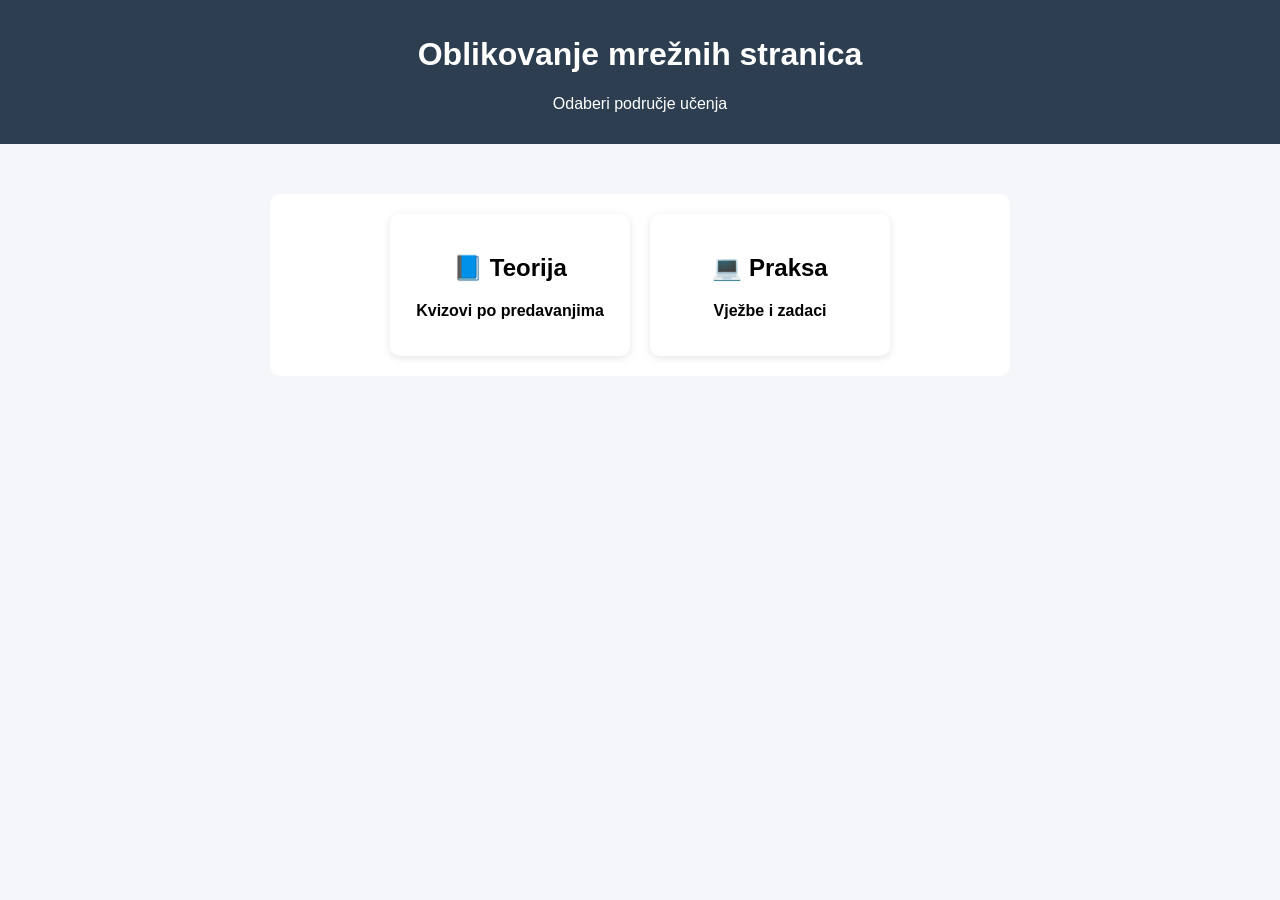
==== index.html @ 8fff21be "Prva verzija - teorija" ====
<!DOCTYPE html>
<html lang="hr">
<head>
  <meta charset="UTF-8">
  <title>Oblikovanje mrežnih stranica</title>
  <link rel="stylesheet" href="css/style.css">
</head>
<body>

<header>
  <h1>Oblikovanje mrežnih stranica</h1>
  <p>Odaberi područje učenja</p>
</header>

<main class="menu">

  <a href="teorija/izbor_predavanja.html" class="card">
    <h2>📘 Teorija</h2>
    <p>Kvizovi po predavanjima</p>
  </a>

  <a href="praksa/praksa.html" class="card">
    <h2>💻 Praksa</h2>
    <p>Vježbe i zadaci</p>
  </a>

</main>

</body>
</html>
---- css/style.css ----
body {
  font-family: Arial, sans-serif;
  background: #f4f6f9;
  margin: 0;
  padding: 0;
}

header {
  background: #2c3e50;
  color: white;
  padding: 15px;
  text-align: center;
}

main {
  max-width: 700px;
  margin: 30px auto;
  background: white;
  padding: 20px;
  border-radius: 10px;
}

#quiz h2 {
  margin-bottom: 10px;
}

button {
  margin-top: 15px;
  padding: 10px 15px;
  background: #3498db;
  color: white;
  border: none;
  cursor: pointer;
  border-radius: 5px;
}

button:hover {
  background: #2980b9;
}

label {
  display: block;
  margin: 5px 0;
}

.menu {
  display: flex;
  justify-content: center;
  gap: 20px;
  margin-top: 50px;
}

.card {
  display: block;
  width: 200px;
  padding: 20px;
  background: white;
  text-align: center;
  border-radius: 10px;
  text-decoration: none;
  color: black;
  box-shadow: 0 2px 8px rgba(0,0,0,0.1);
    transition: 0.2s;
  font-weight: bold;
}

.card:hover {
  transform: scale(1.05);
}

input[type="text"] {
  width: 100%;
  max-width: 500px;
  padding: 8px;
  margin-top: 5px;
  border: 1px solid #ccc;
  border-radius: 5px;
}

img {
  max-width: 100%;
  margin: 15px 0;
  border-radius: 5px;
}

.result-box {
  background: white;
  padding: 20px;
  border-radius: 10px;
  margin-bottom: 20px;
}

.correct {
  color: green;
  font-weight: bold;
}

.incorrect {
  color: red;
  font-weight: bold;
}

a {
  color: #3498db;
  text-decoration: none;
}

a:hover {
  text-decoration: underline;
}
.result-box {
  background: white;
  padding: 20px;
  border-radius: 10px;
  margin-bottom: 20px;
  box-shadow: 0 2px 8px rgba(0,0,0,0.1);
}

.question-review {
  padding: 15px 0;
}

.question-review:last-child {
  border-bottom: none;
}

.correct {
  color: green;
  font-weight: bold;
}

.incorrect {
  color: red;
  font-weight: bold;
}

#result h2 {
  text-align: center;
  font-size: 2rem;
  color: #2c3e50;
}
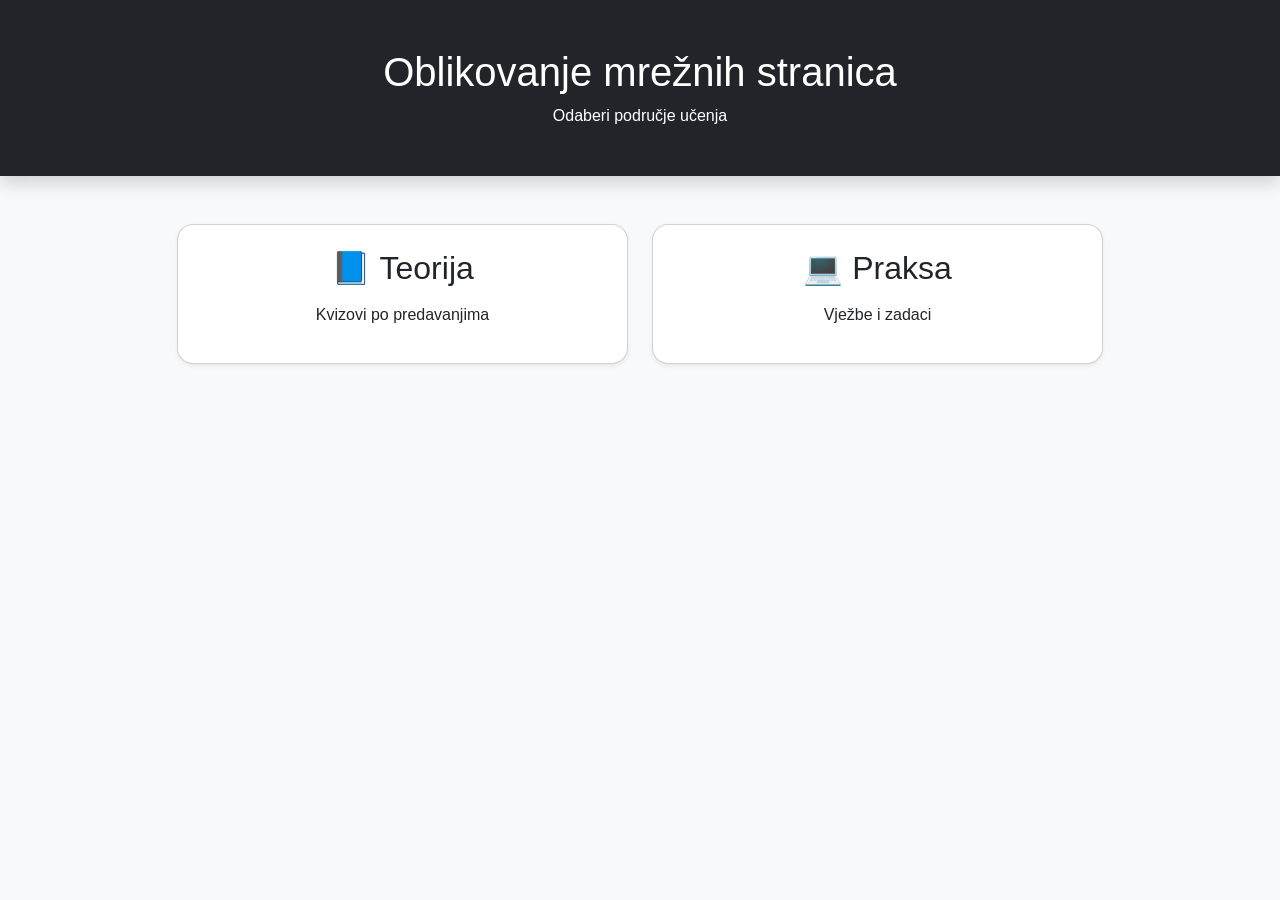
==== commit d4bfc6b3: "Dodana predavanja, početak dizajna" ====
--- a/index.html
+++ b/index.html
@@ -3,28 +3,49 @@
 <head>
   <meta charset="UTF-8">
   <title>Oblikovanje mrežnih stranica</title>
+
+  <link href="https://cdn.jsdelivr.net/npm/bootstrap@5.3.3/dist/css/bootstrap.min.css" rel="stylesheet">
   <link rel="stylesheet" href="css/style.css">
 </head>
-<body>
 
-<header>
-  <h1>Oblikovanje mrežnih stranica</h1>
-  <p>Odaberi područje učenja</p>
+<body class="bg-light">
+
+<header class="bg-dark text-white text-center p-5 shadow">
+  <h1 class="mb-2">Oblikovanje mrežnih stranica</h1>
+  <p class="m-0">Odaberi područje učenja</p>
 </header>
 
-<main class="menu">
+<main class="container py-5">
 
-  <a href="teorija/izbor_predavanja.html" class="card">
-    <h2>📘 Teorija</h2>
-    <p>Kvizovi po predavanjima</p>
-  </a>
+  <div class="row justify-content-center g-4">
 
-  <a href="praksa/praksa.html" class="card">
-    <h2>💻 Praksa</h2>
-    <p>Vježbe i zadaci</p>
-  </a>
+    <!-- TEORIJA -->
+    <div class="col-md-5">
+      <a href="teorija/izbor_predavanja.html"
+         class="card text-decoration-none text-dark shadow-sm h-100 p-4 text-center btn-option">
+
+        <h2 class="mb-3">📘 Teorija</h2>
+        <p class="mb-0">Kvizovi po predavanjima</p>
+
+      </a>
+    </div>
+
+    <!-- PRAKSA -->
+    <div class="col-md-5">
+      <a href="praksa/praksa.html"
+         class="card text-decoration-none text-dark shadow-sm h-100 p-4 text-center btn-option">
+
+        <h2 class="mb-3">💻 Praksa</h2>
+        <p class="mb-0">Vježbe i zadaci</p>
+
+      </a>
+    </div>
+
+  </div>
 
 </main>
 
+<script src="https://cdn.jsdelivr.net/npm/bootstrap@5.3.3/dist/js/bootstrap.bundle.min.js"></script>
+
 </body>
 </html>
--- a/css/style.css
+++ b/css/style.css
@@ -1,141 +1,41 @@
 body {
   font-family: Arial, sans-serif;
-  background: #f4f6f9;
-  margin: 0;
-  padding: 0;
+  background-color: #f8f9fa;
 }
 
-header {
-  background: #2c3e50;
-  color: white;
-  padding: 15px;
-  text-align: center;
+/* kartice / kviz container */
+.card {
+  border-radius: 16px;
 }
 
-main {
-  max-width: 700px;
-  margin: 30px auto;
-  background: white;
-  padding: 20px;
-  border-radius: 10px;
+.btn-option {
+  text-align: left;
+  transition: 0.2s ease;
+  margin-bottom: 12px; /* razmak između odgovora */
 }
 
-#quiz h2 {
-  margin-bottom: 10px;
+/* dodatni razmak unutar kviza */
+#quiz button {
+  margin-bottom: 12px;
+  margin-top:20px;
 }
 
-button {
-  margin-top: 15px;
-  padding: 10px 15px;
-  background: #3498db;
-  color: white;
-  border: none;
-  cursor: pointer;
-  border-radius: 5px;
+.btn-option:hover {
+  transform: scale(1.02);
 }
 
-button:hover {
-  background: #2980b9;
+/* točan / netočan odgovor */
+.correct {
+  background-color: #28a745 !important;
+  color: white !important;
 }
 
-label {
-  display: block;
-  margin: 5px 0;
+.wrong {
+  background-color: #dc3545 !important;
+  color: white !important;
 }
 
-.menu {
-  display: flex;
-  justify-content: center;
-  gap: 20px;
-  margin-top: 50px;
-}
-
-.card {
-  display: block;
-  width: 200px;
-  padding: 20px;
-  background: white;
-  text-align: center;
-  border-radius: 10px;
+/* menu linkovi */
+.menu a {
   text-decoration: none;
-  color: black;
-  box-shadow: 0 2px 8px rgba(0,0,0,0.1);
-    transition: 0.2s;
-  font-weight: bold;
-}
-
-.card:hover {
-  transform: scale(1.05);
-}
-
-input[type="text"] {
-  width: 100%;
-  max-width: 500px;
-  padding: 8px;
-  margin-top: 5px;
-  border: 1px solid #ccc;
-  border-radius: 5px;
-}
-
-img {
-  max-width: 100%;
-  margin: 15px 0;
-  border-radius: 5px;
-}
-
-.result-box {
-  background: white;
-  padding: 20px;
-  border-radius: 10px;
-  margin-bottom: 20px;
-}
-
-.correct {
-  color: green;
-  font-weight: bold;
-}
-
-.incorrect {
-  color: red;
-  font-weight: bold;
-}
-
-a {
-  color: #3498db;
-  text-decoration: none;
-}
-
-a:hover {
-  text-decoration: underline;
-}
-.result-box {
-  background: white;
-  padding: 20px;
-  border-radius: 10px;
-  margin-bottom: 20px;
-  box-shadow: 0 2px 8px rgba(0,0,0,0.1);
-}
-
-.question-review {
-  padding: 15px 0;
-}
-
-.question-review:last-child {
-  border-bottom: none;
-}
-
-.correct {
-  color: green;
-  font-weight: bold;
-}
-
-.incorrect {
-  color: red;
-  font-weight: bold;
-}
-
-#result h2 {
-  text-align: center;
-  font-size: 2rem;
-  color: #2c3e50;
 }
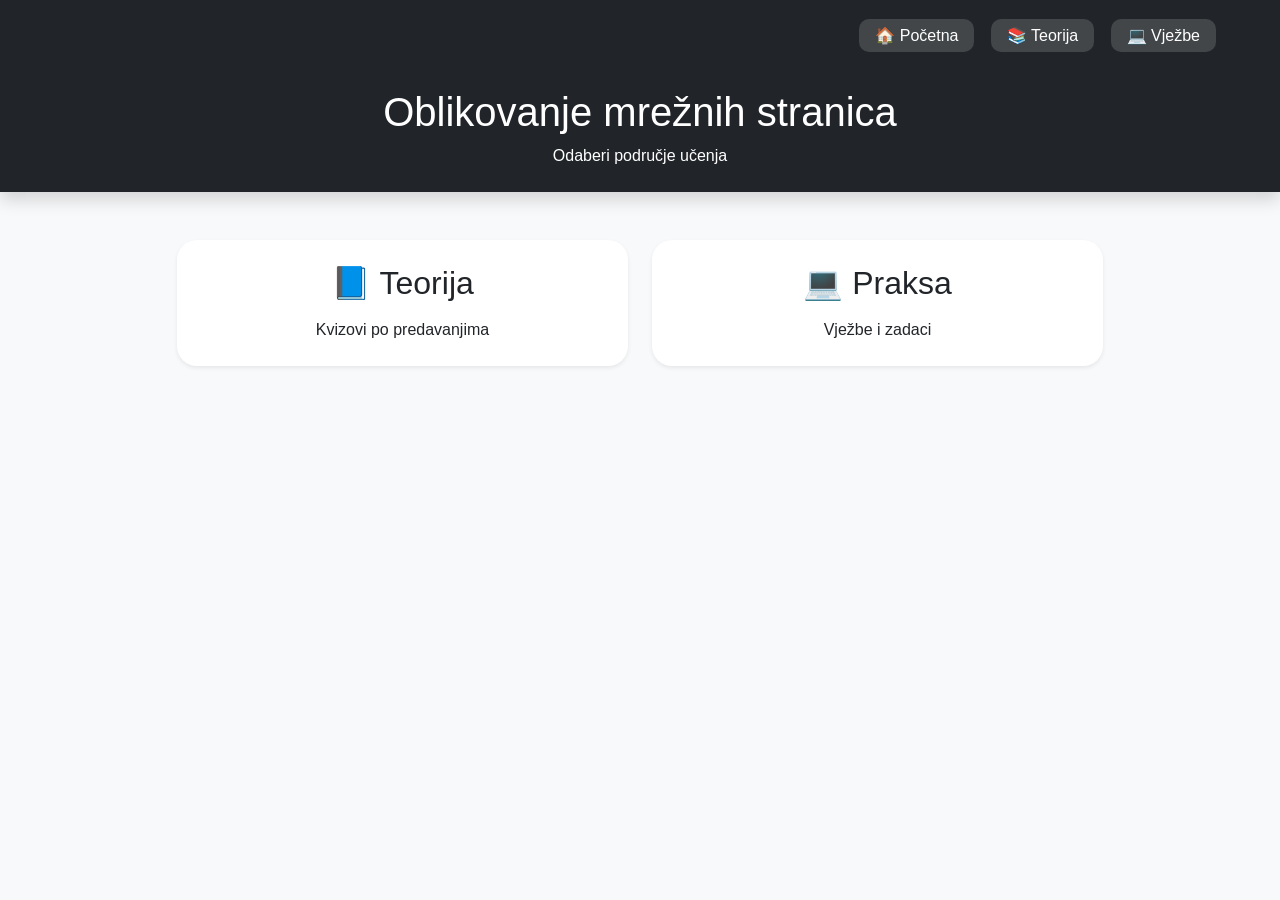
==== commit ca5f3c84: "Dodan izbornik i dio dizajna" ====
--- a/index.html
+++ b/index.html
@@ -10,9 +10,17 @@
 
 <body class="bg-light">
 
-<header class="bg-dark text-white text-center p-5 shadow">
+<header class="bg-dark text-white text-center p-4 shadow">
+
+  <nav class="top-menu">
+    <a href="../index.html">🏠 Početna</a>
+    <a href="../teorija/izbor_predavanja.html">📚 Teorija</a>
+    <a href="../zadaci/izbor_vjezbe.html">💻 Vježbe</a>
+  </nav>
+
   <h1 class="mb-2">Oblikovanje mrežnih stranica</h1>
   <p class="m-0">Odaberi područje učenja</p>
+
 </header>
 
 <main class="container py-5">
@@ -32,7 +40,7 @@
 
     <!-- PRAKSA -->
     <div class="col-md-5">
-      <a href="praksa/praksa.html"
+      <a href="zadaci/izbor_vjezbe.html"
          class="card text-decoration-none text-dark shadow-sm h-100 p-4 text-center btn-option">
 
         <h2 class="mb-3">💻 Praksa</h2>
--- a/css/style.css
+++ b/css/style.css
@@ -1,41 +1,146 @@
 body {
-  font-family: Arial, sans-serif;
-  background-color: #f8f9fa;
+    font-family: Arial, sans-serif;
+    background-color: #f8f9fa;
 }
 
-/* kartice / kviz container */
+/* ---------- POČETNA STRANICA ---------- */
+
 .card {
-  border-radius: 16px;
+    border-radius: 20px;
+    border: none;
+    box-shadow: 0 8px 25px rgba(0,0,0,0.08);
 }
 
 .btn-option {
-  text-align: left;
-  transition: 0.2s ease;
-  margin-bottom: 12px; /* razmak između odgovora */
-}
-
-/* dodatni razmak unutar kviza */
-#quiz button {
-  margin-bottom: 12px;
-  margin-top:20px;
+    text-align: center;
+    transition: 0.2s ease;
 }
 
 .btn-option:hover {
-  transform: scale(1.02);
+    transform: translateY(-4px);
 }
 
-/* točan / netočan odgovor */
+/* ---------- NAVIGACIJA ---------- */
+
+.top-menu {
+    text-align: right;
+    margin-bottom: 40px;
+    margin-right: 40px;
+}
+
+.top-menu a {
+    color: white;
+    text-decoration: none;
+    margin-left: 12px;
+    font-size: 1rem;
+    padding: 8px 16px;
+    border-radius: 10px;
+    background-color: rgba(255,255,255,0.15);
+    transition: all 0.2s ease;
+}
+
+.top-menu a:hover {
+    background-color: rgba(255,255,255,0.3);
+}
+
+/* ---------- KVIZ ---------- */
+
+#quiz {
+    padding: 10px;
+}
+
+#quiz h2 {
+    margin-bottom: 25px;
+}
+
+#quiz p {
+    font-size: 1.2rem;
+    margin-bottom: 25px;
+}
+
+/* odgovori */
+
+#answers label {
+    display: block;
+    padding: 12px 16px;
+    margin-bottom: 12px;
+
+    border: 1px solid #dee2e6;
+    border-radius: 10px;
+
+    cursor: pointer;
+    transition: 0.2s;
+}
+
+#answers label:hover {
+    background-color: #f8f9fa;
+    border-color: #0d6efd;
+}
+
+#answers input[type="radio"],
+#answers input[type="checkbox"] {
+    transform: scale(1.2);
+    margin-right: 10px;
+}
+
+/* text boxovi */
+
+#quiz input[type="text"] {
+    width: 100%;
+    max-width: 400px;
+    padding: 10px 12px;
+    border: 1px solid #ced4da;
+    border-radius: 8px;
+    margin-bottom: 12px;
+}
+
+/* gumb */
+
+#quiz button {
+    background-color: #0d6efd;
+    color: white;
+    border: none;
+    padding: 12px 28px;
+    border-radius: 10px;
+    font-size: 1rem;
+    cursor: pointer;
+    transition: 0.2s;
+    margin-top: 15px;
+}
+
+#quiz button:hover {
+    background-color: #0b5ed7;
+    transform: translateY(-2px);
+}
+
+/* rezultati */
+
 .correct {
-  background-color: #28a745 !important;
-  color: white !important;
+    background-color: #28a745 !important;
+    color: white !important;
 }
 
 .wrong {
-  background-color: #dc3545 !important;
-  color: white !important;
+    background-color: #dc3545 !important;
+    color: white !important;
 }
 
-/* menu linkovi */
-.menu a {
-  text-decoration: none;
+/* ---------- MOBITEL ---------- */
+
+@media (max-width: 768px) {
+
+    .top-menu {
+        text-align: center;
+        margin-right: 0;
+        margin-bottom: 25px;
+    }
+
+    .top-menu a {
+        display: inline-block;
+        margin: 5px;
+    }
+
+    #quiz p {
+        font-size: 1rem;
+    }
 }
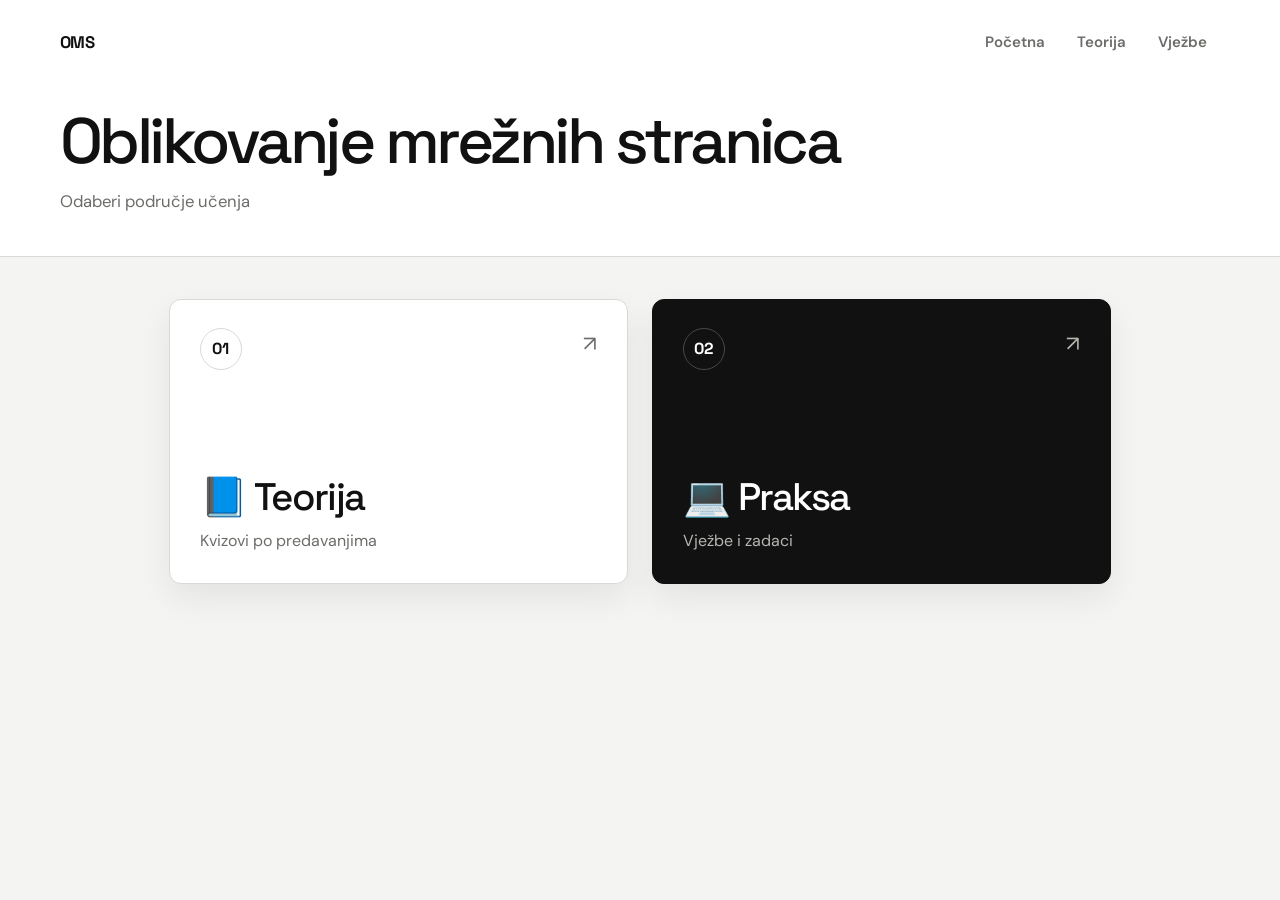
==== commit 3a6e7737: "Redizajn projekta i dodani praktični kolokviji" ====
--- a/index.html
+++ b/index.html
@@ -13,9 +13,9 @@
 <header class="bg-dark text-white text-center p-4 shadow">
 
   <nav class="top-menu">
-    <a href="../index.html">🏠 Početna</a>
-    <a href="../teorija/izbor_predavanja.html">📚 Teorija</a>
-    <a href="../zadaci/izbor_vjezbe.html">💻 Vježbe</a>
+    <a href="../index.html">Početna</a>
+    <a href="../teorija/izbor_predavanja.html">Teorija</a>
+    <a href="../zadaci/izbor_vjezbe.html">Vježbe</a>
   </nav>
 
   <h1 class="mb-2">Oblikovanje mrežnih stranica</h1>
--- a/css/style.css
+++ b/css/style.css
@@ -1,146 +1,446 @@
-body {
-    font-family: Arial, sans-serif;
-    background-color: #f8f9fa;
-}
-
-/* ---------- POČETNA STRANICA ---------- */
-
+@import url('https://fonts.googleapis.com/css2?family=DM+Sans:wght@400;500;600;700&family=Space+Grotesk:wght@500;600;700&display=swap');
+
+:root {
+  --bg: #f4f4f2;
+  --paper: #ffffff;
+  --ink: #111111;
+  --muted: #6c6c69;
+  --line: #d9d9d5;
+  --soft: #ecece8;
+  --dark-soft: #242424;
+  --success: #18734f;
+  --danger: #b43b43;
+  --highlight: #e8eef3;
+  --highlight-line: #aab9c5;
+  --highlight-dark: #263540;
+  --radius: 12px;
+  --shadow: 0 14px 34px rgba(0, 0, 0, .07);
+}
+
+* { box-sizing: border-box; }
+html { scroll-behavior: smooth; }
+body,
+body.bg-light {
+  min-height: 100vh;
+  margin: 0;
+  color: var(--ink);
+  background: var(--bg) !important;
+  font-family: "DM Sans", system-ui, sans-serif;
+  -webkit-font-smoothing: antialiased;
+}
+
+a { color: inherit; }
+
+/* Zaglavlje svih stranica */
+header.bg-dark {
+  position: relative;
+  padding: 22px max(20px, calc((100vw - 1160px) / 2)) 42px !important;
+  color: var(--ink) !important;
+  text-align: left !important;
+  background: var(--paper) !important;
+  border-bottom: 1px solid var(--line);
+  box-shadow: none !important;
+}
+
+header.bg-dark h1 {
+  max-width: 820px;
+  margin: 46px 0 0 !important;
+  font-family: "Space Grotesk", sans-serif;
+  font-size: clamp(2.25rem, 5vw, 4.15rem);
+  line-height: 1.02;
+  letter-spacing: -.055em;
+}
+
+header.bg-dark > p {
+  max-width: 620px;
+  margin: 15px 0 0 !important;
+  color: var(--muted);
+  font-size: 1.04rem;
+}
+
+.top-menu {
+  display: flex;
+  align-items: center;
+  gap: 6px;
+  width: 100%;
+  margin: 0;
+}
+
+.top-menu::before {
+  content: "OMS";
+  margin-right: auto;
+  font-family: "Space Grotesk", sans-serif;
+  font-size: 1.05rem;
+  font-weight: 700;
+  letter-spacing: -.03em;
+}
+
+.top-menu a {
+  padding: 9px 13px;
+  border-radius: 8px;
+  color: var(--muted);
+  text-decoration: none;
+  font-size: .94rem;
+  font-weight: 600;
+  transition: color .18s ease, background .18s ease;
+}
+
+.top-menu a:hover {
+  color: var(--ink);
+  background: var(--soft);
+}
+
+/* Glavni sadržaj */
+main.container,
+.container.py-5 {
+  width: min(1160px, calc(100% - 40px));
+  max-width: none;
+  margin: 0 auto;
+  padding-top: 42px !important;
+  padding-bottom: 70px !important;
+}
+
+/* Početna stranica */
+.btn-option {
+  position: relative;
+  display: flex;
+  min-height: 285px;
+  flex-direction: column;
+  justify-content: flex-end;
+  align-items: flex-start;
+  padding: 30px !important;
+  overflow: hidden;
+  border: 1px solid var(--line) !important;
+  border-radius: var(--radius) !important;
+  color: var(--ink) !important;
+  text-align: left !important;
+  background: var(--paper) !important;
+  box-shadow: none !important;
+  transition: transform .2s ease, box-shadow .2s ease, border-color .2s ease;
+}
+
+.btn-option::before {
+  content: "01";
+  position: absolute;
+  top: 28px;
+  left: 30px;
+  display: grid;
+  width: 42px;
+  height: 42px;
+  place-items: center;
+  border: 1px solid var(--line);
+  border-radius: 50%;
+  font-family: "Space Grotesk", sans-serif;
+  font-weight: 700;
+}
+
+.row > div:nth-child(2) > .btn-option::before { content: "02"; }
+
+.btn-option::after {
+  content: "↗";
+  position: absolute;
+  top: 28px;
+  right: 30px;
+  color: var(--muted);
+  font-size: 1.35rem;
+  transition: transform .2s ease;
+}
+
+.btn-option:hover {
+  transform: translateY(-4px);
+  border-color: #b8b8b2 !important;
+  box-shadow: var(--shadow) !important;
+}
+
+.btn-option:hover::after { transform: translate(3px, -3px); }
+.btn-option h2 {
+  margin-bottom: 9px !important;
+  font-family: "Space Grotesk", sans-serif;
+  font-size: clamp(1.7rem, 3vw, 2.45rem);
+  letter-spacing: -.04em;
+}
+.btn-option p { color: var(--muted); }
+
+.row > div:nth-child(2) > .btn-option {
+  color: white !important;
+  background: var(--ink) !important;
+  border-color: var(--ink) !important;
+}
+.row > div:nth-child(2) > .btn-option p,
+.row > div:nth-child(2) > .btn-option::after { color: #b6b6b2; }
+.row > div:nth-child(2) > .btn-option::before { border-color: #484848; }
+
+/* Odabir predavanja i vježbi */
+.menu.row,
+main .row.g-3 {
+  display: grid;
+  grid-template-columns: repeat(2, minmax(0, 1fr));
+  gap: 12px !important;
+}
+
+.menu.row > [class*="col-"],
+main .row.g-3 > [class*="col-"] {
+  width: auto;
+  padding: 0;
+}
+
+.menu .btn,
+main .row.g-3 .btn {
+  position: relative;
+  display: flex;
+  min-height: 88px;
+  align-items: center;
+  justify-content: flex-start;
+  padding: 18px 62px 18px 76px !important;
+  border: 1px solid var(--line) !important;
+  border-radius: 11px !important;
+  color: var(--ink) !important;
+  text-align: left;
+  background: var(--paper) !important;
+  font-family: "Space Grotesk", sans-serif;
+  font-size: 1rem;
+  font-weight: 600;
+  box-shadow: none;
+  transition: transform .18s ease, border-color .18s ease, box-shadow .18s ease;
+}
+
+.menu .btn::before,
+main .row.g-3 .btn::before {
+  position: absolute;
+  left: 18px;
+  display: grid;
+  width: 42px;
+  height: 42px;
+  place-items: center;
+  border-radius: 9px;
+  color: var(--ink);
+  background: var(--soft);
+  font-family: "Space Grotesk", sans-serif;
+  font-size: .82rem;
+  font-weight: 700;
+}
+
+.menu .btn::after,
+main .row.g-3 .btn::after {
+  content: "→";
+  position: absolute;
+  right: 20px;
+  color: #a1a19d;
+  font-size: 1.1rem;
+}
+
+.menu > div:nth-child(1) .btn::before { content: "01"; }
+.menu > div:nth-child(2) .btn::before { content: "02"; }
+.menu > div:nth-child(3) .btn::before { content: "03"; }
+.menu > div:nth-child(4) .btn::before { content: "04"; }
+.menu > div:nth-child(5) .btn::before { content: "05"; }
+.menu > div:nth-child(6) .btn::before { content: "K1"; }
+.menu > div:nth-child(7) .btn::before { content: "07"; }
+.menu > div:nth-child(8) .btn::before { content: "08"; }
+.menu > div:nth-child(9) .btn::before { content: "09"; }
+.menu > div:nth-child(10) .btn::before { content: "10"; }
+.menu > div:nth-child(11) .btn::before { content: "11"; }
+.menu > div:nth-child(12) .btn::before { content: "K2"; }
+
+main .row.g-3 > div:nth-child(1) .btn::before { content: "01"; }
+main .row.g-3 > div:nth-child(2) .btn::before { content: "02"; }
+main .row.g-3 > div:nth-child(3) .btn::before { content: "03"; }
+main .row.g-3 > div:nth-child(4) .btn::before { content: "04"; }
+main .row.g-3 > div:nth-child(5) .btn::before { content: "05"; }
+main .row.g-3 > div:nth-child(6) .btn::before { content: "06"; }
+main .row.g-3 > div:nth-child(7) .btn::before { content: "07"; }
+
+.menu .btn:hover,
+main .row.g-3 .btn:hover {
+  transform: translateY(-2px);
+  border-color: #adada7 !important;
+  box-shadow: 0 10px 25px rgba(0, 0, 0, .06);
+}
+
+.menu .btn-warning {
+  color: var(--highlight-dark) !important;
+  background: var(--highlight) !important;
+  border-color: var(--highlight-line) !important;
+}
+.menu .btn-warning::before {
+  color: white;
+  background: var(--highlight-dark);
+}
+.menu .btn-warning::after { color: var(--highlight-dark); }
+.menu .btn-warning:hover {
+  border-color: var(--highlight-dark) !important;
+  background: #dfe8ee !important;
+}
+
+/* Kartice kviza i rezultata */
 .card {
-    border-radius: 20px;
-    border: none;
-    box-shadow: 0 8px 25px rgba(0,0,0,0.08);
-}
-
-.btn-option {
-    text-align: center;
-    transition: 0.2s ease;
-}
-
-.btn-option:hover {
-    transform: translateY(-4px);
-}
-
-/* ---------- NAVIGACIJA ---------- */
-
-.top-menu {
-    text-align: right;
-    margin-bottom: 40px;
-    margin-right: 40px;
-}
-
-.top-menu a {
-    color: white;
-    text-decoration: none;
-    margin-left: 12px;
-    font-size: 1rem;
-    padding: 8px 16px;
-    border-radius: 10px;
-    background-color: rgba(255,255,255,0.15);
-    transition: all 0.2s ease;
-}
-
-.top-menu a:hover {
-    background-color: rgba(255,255,255,0.3);
-}
-
-/* ---------- KVIZ ---------- */
-
-#quiz {
-    padding: 10px;
-}
-
+  border: 1px solid var(--line) !important;
+  border-radius: var(--radius) !important;
+  background: var(--paper) !important;
+  box-shadow: var(--shadow) !important;
+}
+
+#quiz { padding: 4px; }
 #quiz h2 {
-    margin-bottom: 25px;
-}
-
-#quiz p {
-    font-size: 1.2rem;
-    margin-bottom: 25px;
-}
-
-/* odgovori */
-
+  margin: 0 0 26px;
+  font-family: "Space Grotesk", sans-serif;
+  font-size: clamp(1.5rem, 3vw, 2.2rem);
+  letter-spacing: -.04em;
+}
+#quiz p { margin-bottom: 22px; font-size: 1.06rem; line-height: 1.65; }
 #answers label {
-    display: block;
-    padding: 12px 16px;
-    margin-bottom: 12px;
-
-    border: 1px solid #dee2e6;
-    border-radius: 10px;
-
-    cursor: pointer;
-    transition: 0.2s;
-}
-
-#answers label:hover {
-    background-color: #f8f9fa;
-    border-color: #0d6efd;
-}
-
-#answers input[type="radio"],
-#answers input[type="checkbox"] {
-    transform: scale(1.2);
-    margin-right: 10px;
-}
-
-/* text boxovi */
-
-#quiz input[type="text"] {
-    width: 100%;
-    max-width: 400px;
-    padding: 10px 12px;
-    border: 1px solid #ced4da;
-    border-radius: 8px;
-    margin-bottom: 12px;
-}
-
-/* gumb */
-
+  display: block;
+  margin-bottom: 10px;
+  padding: 14px 16px;
+  border: 1px solid var(--line);
+  border-radius: 9px;
+  cursor: pointer;
+  background: white;
+  transition: border-color .16s ease, background .16s ease;
+}
+#answers label:hover { border-color: #9e9e98; background: #fafaf8; }
+#answers input[type="radio"], #answers input[type="checkbox"] { margin-right: 10px; accent-color: var(--ink); }
+#quiz input[type="text"], textarea {
+  width: 100%;
+  padding: 13px 14px;
+  border: 1px solid var(--line);
+  border-radius: 9px;
+  color: var(--ink);
+  background: white;
+  outline: none;
+}
+#quiz input[type="text"]:focus, textarea:focus {
+  border-color: var(--ink);
+  box-shadow: 0 0 0 3px rgba(0, 0, 0, .08);
+}
+
+.btn,
 #quiz button {
-    background-color: #0d6efd;
-    color: white;
-    border: none;
-    padding: 12px 28px;
-    border-radius: 10px;
-    font-size: 1rem;
-    cursor: pointer;
-    transition: 0.2s;
-    margin-top: 15px;
-}
-
-#quiz button:hover {
-    background-color: #0b5ed7;
-    transform: translateY(-2px);
-}
-
-/* rezultati */
-
-.correct {
-    background-color: #28a745 !important;
-    color: white !important;
-}
-
-.wrong {
-    background-color: #dc3545 !important;
-    color: white !important;
-}
-
-/* ---------- MOBITEL ---------- */
-
-@media (max-width: 768px) {
-
-    .top-menu {
-        text-align: center;
-        margin-right: 0;
-        margin-bottom: 25px;
-    }
-
-    .top-menu a {
-        display: inline-block;
-        margin: 5px;
-    }
-
-    #quiz p {
-        font-size: 1rem;
-    }
-}+  border: 1px solid var(--ink);
+  border-radius: 8px;
+  padding: 11px 20px;
+  color: white;
+  background: var(--ink);
+  font-weight: 700;
+  transition: transform .18s ease, background .18s ease;
+}
+#quiz button { margin-top: 18px; }
+.btn:hover,
+#quiz button:hover { color: white; transform: translateY(-1px); background: var(--dark-soft); }
+
+.alert-info,
+#result {
+  padding: 22px;
+  border: 1px solid var(--line);
+  border-radius: 10px;
+  color: var(--ink);
+  background: var(--soft);
+}
+#review { border: 1px solid var(--line); border-radius: 10px; background: white; }
+.correct { color: white !important; background: var(--success) !important; }
+.wrong { color: white !important; background: var(--danger) !important; }
+
+/* Stranica praktičnih rezultata nema header pa navigacija postaje gornja traka */
+body > .container > .top-menu {
+  margin-bottom: 46px;
+  padding-bottom: 18px;
+  border-bottom: 1px solid var(--line);
+}
+body > .container > h1 {
+  margin: 0 0 26px;
+  font-family: "Space Grotesk", sans-serif;
+  font-size: clamp(2rem, 4vw, 3.25rem);
+  letter-spacing: -.045em;
+}
+body > .container > #result { margin-bottom: 22px; }
+
+@media (max-width: 800px) {
+  header.bg-dark { padding-inline: 20px !important; }
+  .top-menu { overflow-x: auto; }
+  .top-menu a { white-space: nowrap; }
+  main.container, .container.py-5 { width: min(100% - 28px, 1160px); }
+  .menu.row, main .row.g-3 { grid-template-columns: 1fr; }
+  .btn-option { min-height: 235px; }
+}
+
+@media (max-width: 520px) {
+  .top-menu::before { display: none; }
+  .top-menu { justify-content: center; }
+  .top-menu a { padding-inline: 9px; }
+  header.bg-dark h1 { font-size: 2.35rem; }
+  .menu .btn, main .row.g-3 .btn { padding-right: 48px !important; }
+}
+
+/* =====================================================
+   PRAKTIČNI IZBORNIK — brojevi i kolokviji
+   ===================================================== */
+
+/* Na praktičnom izborniku broj se čita iz data-number atributa. */
+.practical-menu .btn::before {
+  content: attr(data-number) !important;
+}
+
+/* Tri uredna stupca na većim ekranima. */
+main .row.g-3.practical-menu {
+  grid-template-columns: repeat(3, minmax(0, 1fr));
+}
+
+/* Kolokviji su istaknuti jednako kao u teorijskom dijelu. */
+.menu a[href*="kolokvij"],
+.practical-menu a[href*="kolokvij"] {
+  color: var(--highlight-dark) !important;
+  background: var(--highlight) !important;
+  border-color: var(--highlight-line) !important;
+  box-shadow: inset 4px 0 0 var(--highlight-dark) !important;
+}
+
+.menu a[href*="kolokvij"]::before,
+.practical-menu a[href*="kolokvij"]::before {
+  color: #ffffff !important;
+  background: var(--highlight-dark) !important;
+}
+
+.menu a[href*="kolokvij"]::after,
+.practical-menu a[href*="kolokvij"]::after {
+  color: var(--highlight-dark) !important;
+}
+
+.menu a[href*="kolokvij"]:hover,
+.practical-menu a[href*="kolokvij"]:hover {
+  color: var(--highlight-dark) !important;
+  background: #dfe8ee !important;
+  border-color: var(--highlight-dark) !important;
+  box-shadow:
+    inset 4px 0 0 var(--highlight-dark),
+    0 10px 25px rgba(38, 53, 64, .12) !important;
+}
+
+/* Slike u praktičnom kvizu ne izlaze iz kartice. */
+#quiz img.normal-image,
+#quiz img.large-image {
+  display: block;
+  width: auto;
+  max-width: 100%;
+  height: auto;
+  margin-left: auto;
+  margin-right: auto;
+  object-fit: contain;
+}
+
+@media (max-width: 980px) {
+  main .row.g-3.practical-menu {
+    grid-template-columns: repeat(2, minmax(0, 1fr));
+  }
+}
+
+@media (max-width: 650px) {
+  main .row.g-3.practical-menu {
+    grid-template-columns: 1fr;
+  }
+
+  #quiz img.normal-image,
+  #quiz img.large-image {
+    width: auto;
+    max-width: calc(100% - 16px);
+  }
+}
